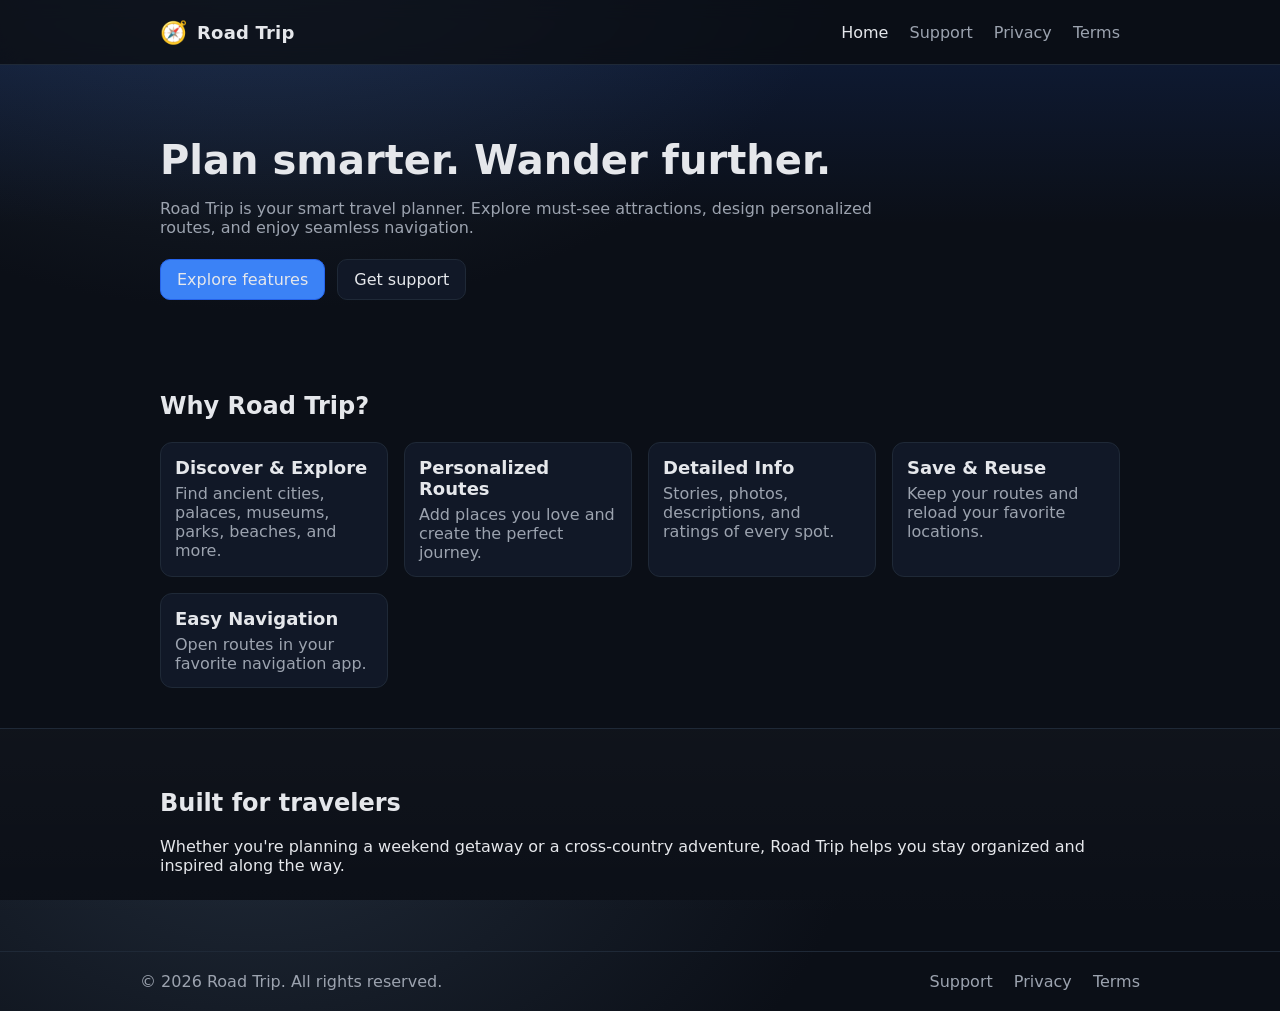
==== index.html @ 0849fa27 "initial commit" ====
<!DOCTYPE html>
<html lang="en">
<head>
    <meta charset="UTF-8">
    <meta name="viewport" content="width=device-width, initial-scale=1">
    <title>Road Trip — Smart Travel Planner</title>
    <meta name="description" content="Road Trip is your smart travel planner. Explore attractions, design personalized routes, and enjoy seamless navigation.">
    <meta property="og:title" content="Road Trip — Smart Travel Planner">
    <meta property="og:description" content="Explore must-see attractions, build personalized routes, and navigate with ease.">
    <meta property="og:type" content="website">
    <meta property="og:url" content="https://YOUR_GITHUB_USERNAME.github.io/road_trip_web/">
    <link rel="icon" href="data:image/svg+xml,%3Csvg xmlns='http://www.w3.org/2000/svg' viewBox='0 0 64 64'%3E%3Cpath fill='%230090ff' d='M10 50c0-10 10-18 22-18s22 8 22 18H10z'/%3E%3Ccircle cx='32' cy='22' r='10' fill='%230090ff'/%3E%3Ccircle cx='32' cy='22' r='5' fill='white'/%3E%3C/svg%3E">
    <link rel="stylesheet" href="assets/styles.css">
</head>
<body>
    <header class="site-header">
        <div class="container header-inner">
            <a class="brand" href="index.html" aria-label="Road Trip home">
                <span class="brand-mark" aria-hidden="true">🧭</span>
                <span class="brand-text">Road Trip</span>
            </a>
            <nav class="nav">
                <a href="index.html" class="active">Home</a>
                <a href="support.html">Support</a>
                <a href="privacy.html">Privacy</a>
                <a href="terms.html">Terms</a>
            </nav>
        </div>
    </header>

    <main>
        <section class="hero">
            <div class="container">
                <h1>Plan smarter. Wander further.</h1>
                <p class="lead">Road Trip is your smart travel planner. Explore must-see attractions, design personalized routes, and enjoy seamless navigation.</p>
                <div class="cta-group">
                    <a class="btn primary" href="#features">Explore features</a>
                    <a class="btn" href="support.html">Get support</a>
                </div>
            </div>
        </section>

        <section id="features" class="section">
            <div class="container">
                <h2>Why Road Trip?</h2>
                <ul class="feature-list">
                    <li>
                        <h3>Discover & Explore</h3>
                        <p>Find ancient cities, palaces, museums, parks, beaches, and more.</p>
                    </li>
                    <li>
                        <h3>Personalized Routes</h3>
                        <p>Add places you love and create the perfect journey.</p>
                    </li>
                    <li>
                        <h3>Detailed Info</h3>
                        <p>Stories, photos, descriptions, and ratings of every spot.</p>
                    </li>
                    <li>
                        <h3>Save & Reuse</h3>
                        <p>Keep your routes and reload your favorite locations.</p>
                    </li>
                    <li>
                        <h3>Easy Navigation</h3>
                        <p>Open routes in your favorite navigation app.</p>
                    </li>
                </ul>
            </div>
        </section>

        <section class="section alt">
            <div class="container">
                <h2>Built for travelers</h2>
                <p>Whether you're planning a weekend getaway or a cross-country adventure, Road Trip helps you stay organized and inspired along the way.</p>
            </div>
        </section>
    </main>

    <footer class="site-footer">
        <div class="container footer-inner">
            <p>© <span id="year"></span> Road Trip. All rights reserved.</p>
            <nav class="footer-nav">
                <a href="support.html">Support</a>
                <a href="privacy.html">Privacy</a>
                <a href="terms.html">Terms</a>
            </nav>
        </div>
    </footer>

    <script>
    document.getElementById('year').textContent = new Date().getFullYear();
    </script>
</body>
</html>
---- assets/styles.css ----
/* Color system */
:root {
  --bg: #0b0f17;
  --panel: #111827;
  --panel-alt: #0f172a;
  --text: #e5e7eb;
  --muted: #9ca3af;
  --brand: #3b82f6;
  --brand-600: #2563eb;
  --border: #1f2937;
}

* { box-sizing: border-box; }
html, body { height: 100%; }
body {
  margin: 0;
  font-family: ui-sans-serif, system-ui, -apple-system, Segoe UI, Roboto, Helvetica, Arial, "Apple Color Emoji", "Segoe UI Emoji";
  color: var(--text);
  background: radial-gradient(1200px 800px at 20% -10%, #1f2937 0%, #0b0f17 50%, #0b0f17 100%);
}

.container {
  max-width: 1000px;
  margin: 0 auto;
  padding: 0 20px;
}

.site-header {
  position: sticky;
  top: 0;
  z-index: 10;
  background: rgba(11, 15, 23, 0.7);
  backdrop-filter: blur(10px);
  border-bottom: 1px solid var(--border);
}
.header-inner {
  display: flex;
  align-items: center;
  justify-content: space-between;
  height: 64px;
}
.brand {
  display: inline-flex;
  align-items: center;
  gap: 10px;
  color: var(--text);
  text-decoration: none;
  font-weight: 700;
}
.brand-mark { font-size: 22px; }
.brand-text { font-size: 18px; letter-spacing: 0.2px; }

.nav a, .footer-nav a {
  color: var(--muted);
  text-decoration: none;
  margin-left: 16px;
}
.nav a.active, .nav a:hover, .footer-nav a:hover { color: var(--text); }

.hero {
  padding: 72px 0 32px;
  background: linear-gradient(180deg, rgba(37, 99, 235, 0.12) 0%, rgba(11, 15, 23, 0) 60%);
}
.hero h1 { font-size: 40px; margin: 0 0 10px; }
.lead { color: var(--muted); max-width: 720px; }
.cta-group { margin-top: 22px; display: flex; gap: 12px; }
.btn {
  display: inline-block;
  padding: 10px 16px;
  border: 1px solid var(--border);
  background: var(--panel);
  color: var(--text);
  border-radius: 10px;
  text-decoration: none;
}
.btn.primary { background: var(--brand); border-color: var(--brand-600); }
.btn.primary:hover { background: var(--brand-600); }

.section { padding: 40px 0; }
.section.alt { background: linear-gradient(180deg, rgba(255,255,255,0.02), rgba(255,255,255,0)); border-top: 1px solid var(--border); }

.feature-list {
  list-style: none;
  padding: 0;
  margin: 22px 0 0;
  display: grid;
  grid-template-columns: repeat(auto-fit, minmax(220px, 1fr));
  gap: 16px;
}
.feature-list li { background: var(--panel); border: 1px solid var(--border); border-radius: 12px; padding: 14px; }
.feature-list h3 { margin: 0 0 6px; font-size: 18px; }
.feature-list p { margin: 0; color: var(--muted); }

.site-footer { border-top: 1px solid var(--border); margin-top: 20px; }
.footer-inner { display: flex; align-items: center; justify-content: space-between; padding: 20px 0; }
.site-footer p { margin: 0; color: var(--muted); }

/* Content styles */
.prose {
  max-width: 800px;
}
.prose h1 { font-size: 32px; margin: 0 0 10px; }
.prose h2 { font-size: 22px; margin: 28px 0 10px; }
.prose p, .prose li { color: var(--muted); line-height: 1.7; }
.prose a { color: var(--text); }
.prose ul { padding-left: 20px; }

@media (max-width: 640px) {
  .hero h1 { font-size: 32px; }
}
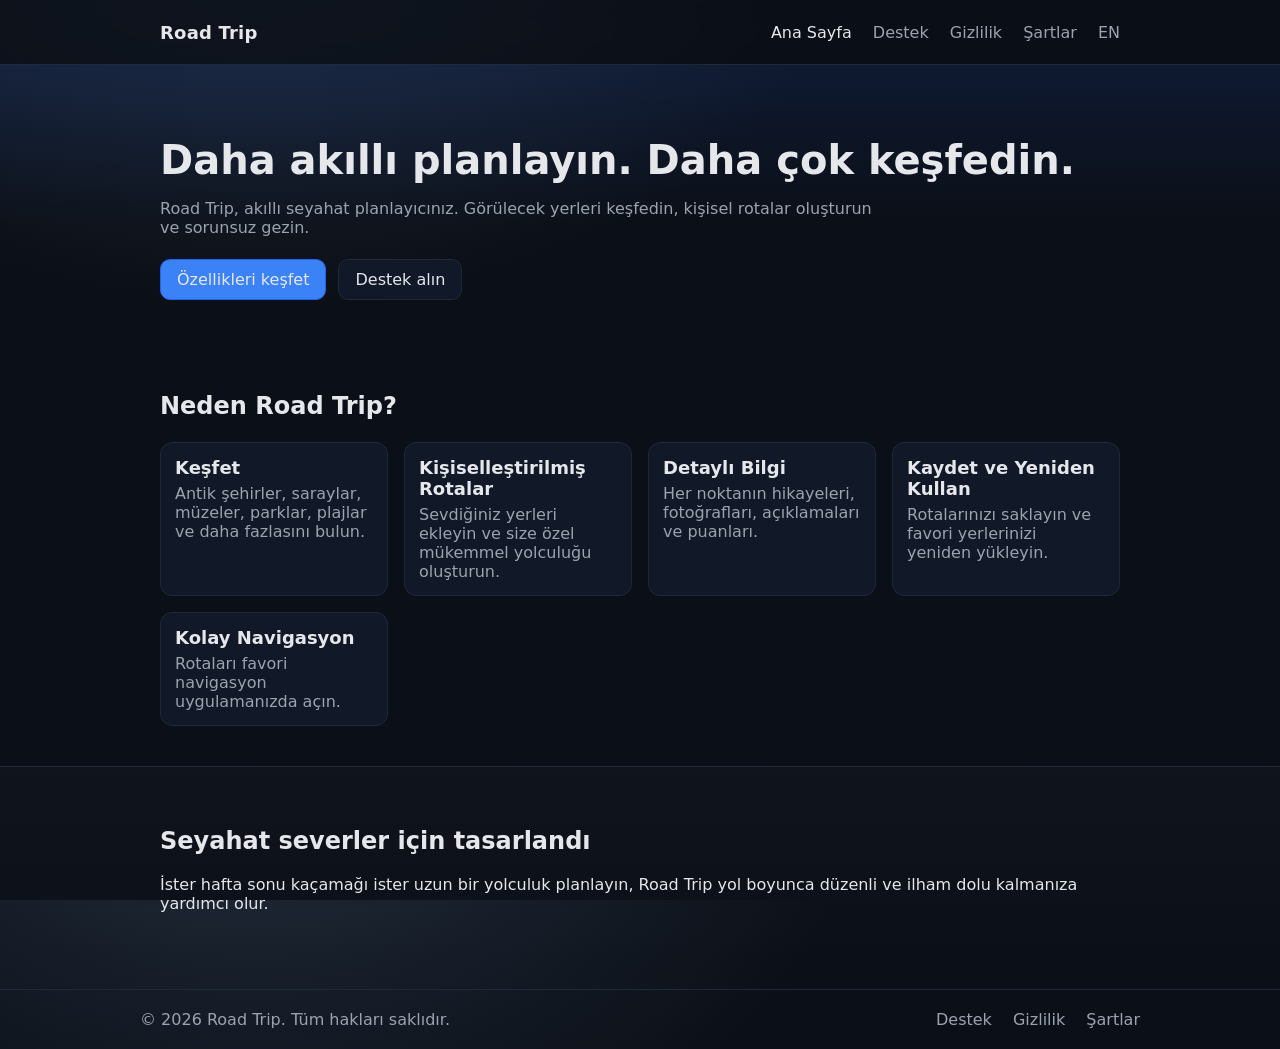
==== commit c003c311: "add tr support, fix some wordings" ====
--- a/index.html
+++ b/index.html
@@ -1,12 +1,12 @@
 <!DOCTYPE html>
-<html lang="en">
+<html lang="tr">
 <head>
     <meta charset="UTF-8">
     <meta name="viewport" content="width=device-width, initial-scale=1">
-    <title>Road Trip — Smart Travel Planner</title>
-    <meta name="description" content="Road Trip is your smart travel planner. Explore attractions, design personalized routes, and enjoy seamless navigation.">
-    <meta property="og:title" content="Road Trip — Smart Travel Planner">
-    <meta property="og:description" content="Explore must-see attractions, build personalized routes, and navigate with ease.">
+    <title>Road Trip — Akıllı Seyahat Planlayıcı</title>
+    <meta name="description" content="Road Trip, akıllı seyahat planlayıcınız. Görülecek yerleri keşfedin, kişisel rotalar oluşturun ve kolayca gezin.">
+    <meta property="og:title" content="Road Trip — Akıllı Seyahat Planlayıcı">
+    <meta property="og:description" content="Görülecek yerleri keşfedin, kişisel rotalar oluşturun ve kolayca gezin.">
     <meta property="og:type" content="website">
     <meta property="og:url" content="https://YOUR_GITHUB_USERNAME.github.io/road_trip_web/">
     <link rel="icon" href="data:image/svg+xml,%3Csvg xmlns='http://www.w3.org/2000/svg' viewBox='0 0 64 64'%3E%3Cpath fill='%230090ff' d='M10 50c0-10 10-18 22-18s22 8 22 18H10z'/%3E%3Ccircle cx='32' cy='22' r='10' fill='%230090ff'/%3E%3Ccircle cx='32' cy='22' r='5' fill='white'/%3E%3C/svg%3E">
@@ -16,14 +16,14 @@
     <header class="site-header">
         <div class="container header-inner">
             <a class="brand" href="index.html" aria-label="Road Trip home">
-                <span class="brand-mark" aria-hidden="true">🧭</span>
                 <span class="brand-text">Road Trip</span>
             </a>
             <nav class="nav">
-                <a href="index.html" class="active">Home</a>
-                <a href="support.html">Support</a>
-                <a href="privacy.html">Privacy</a>
-                <a href="terms.html">Terms</a>
+                <a href="index.html" class="active">Ana Sayfa</a>
+                <a href="support.html">Destek</a>
+                <a href="privacy.html">Gizlilik</a>
+                <a href="terms.html">Şartlar</a>
+                <a href="en/index.html" hreflang="en" aria-label="Switch to English">EN</a>
             </nav>
         </div>
     </header>
@@ -31,38 +31,38 @@
     <main>
         <section class="hero">
             <div class="container">
-                <h1>Plan smarter. Wander further.</h1>
-                <p class="lead">Road Trip is your smart travel planner. Explore must-see attractions, design personalized routes, and enjoy seamless navigation.</p>
+                <h1>Daha akıllı planlayın. Daha çok keşfedin.</h1>
+                <p class="lead">Road Trip, akıllı seyahat planlayıcınız. Görülecek yerleri keşfedin, kişisel rotalar oluşturun ve sorunsuz gezin.</p>
                 <div class="cta-group">
-                    <a class="btn primary" href="#features">Explore features</a>
-                    <a class="btn" href="support.html">Get support</a>
+                    <a class="btn primary" href="#features">Özellikleri keşfet</a>
+                    <a class="btn" href="support.html">Destek alın</a>
                 </div>
             </div>
         </section>
 
         <section id="features" class="section">
             <div class="container">
-                <h2>Why Road Trip?</h2>
+                <h2>Neden Road Trip?</h2>
                 <ul class="feature-list">
                     <li>
-                        <h3>Discover & Explore</h3>
-                        <p>Find ancient cities, palaces, museums, parks, beaches, and more.</p>
+                        <h3>Keşfet</h3>
+                        <p>Antik şehirler, saraylar, müzeler, parklar, plajlar ve daha fazlasını bulun.</p>
                     </li>
                     <li>
-                        <h3>Personalized Routes</h3>
-                        <p>Add places you love and create the perfect journey.</p>
+                        <h3>Kişiselleştirilmiş Rotalar</h3>
+                        <p>Sevdiğiniz yerleri ekleyin ve size özel mükemmel yolculuğu oluşturun.</p>
                     </li>
                     <li>
-                        <h3>Detailed Info</h3>
-                        <p>Stories, photos, descriptions, and ratings of every spot.</p>
+                        <h3>Detaylı Bilgi</h3>
+                        <p>Her noktanın hikayeleri, fotoğrafları, açıklamaları ve puanları.</p>
                     </li>
                     <li>
-                        <h3>Save & Reuse</h3>
-                        <p>Keep your routes and reload your favorite locations.</p>
+                        <h3>Kaydet ve Yeniden Kullan</h3>
+                        <p>Rotalarınızı saklayın ve favori yerlerinizi yeniden yükleyin.</p>
                     </li>
                     <li>
-                        <h3>Easy Navigation</h3>
-                        <p>Open routes in your favorite navigation app.</p>
+                        <h3>Kolay Navigasyon</h3>
+                        <p>Rotaları favori navigasyon uygulamanızda açın.</p>
                     </li>
                 </ul>
             </div>
@@ -70,19 +70,19 @@
 
         <section class="section alt">
             <div class="container">
-                <h2>Built for travelers</h2>
-                <p>Whether you're planning a weekend getaway or a cross-country adventure, Road Trip helps you stay organized and inspired along the way.</p>
+                <h2>Seyahat severler için tasarlandı</h2>
+                <p>İster hafta sonu kaçamağı ister uzun bir yolculuk planlayın, Road Trip yol boyunca düzenli ve ilham dolu kalmanıza yardımcı olur.</p>
             </div>
         </section>
     </main>
 
     <footer class="site-footer">
         <div class="container footer-inner">
-            <p>© <span id="year"></span> Road Trip. All rights reserved.</p>
+            <p>© <span id="year"></span> Road Trip. Tüm hakları saklıdır.</p>
             <nav class="footer-nav">
-                <a href="support.html">Support</a>
-                <a href="privacy.html">Privacy</a>
-                <a href="terms.html">Terms</a>
+                <a href="support.html">Destek</a>
+                <a href="privacy.html">Gizlilik</a>
+                <a href="terms.html">Şartlar</a>
             </nav>
         </div>
     </footer>
